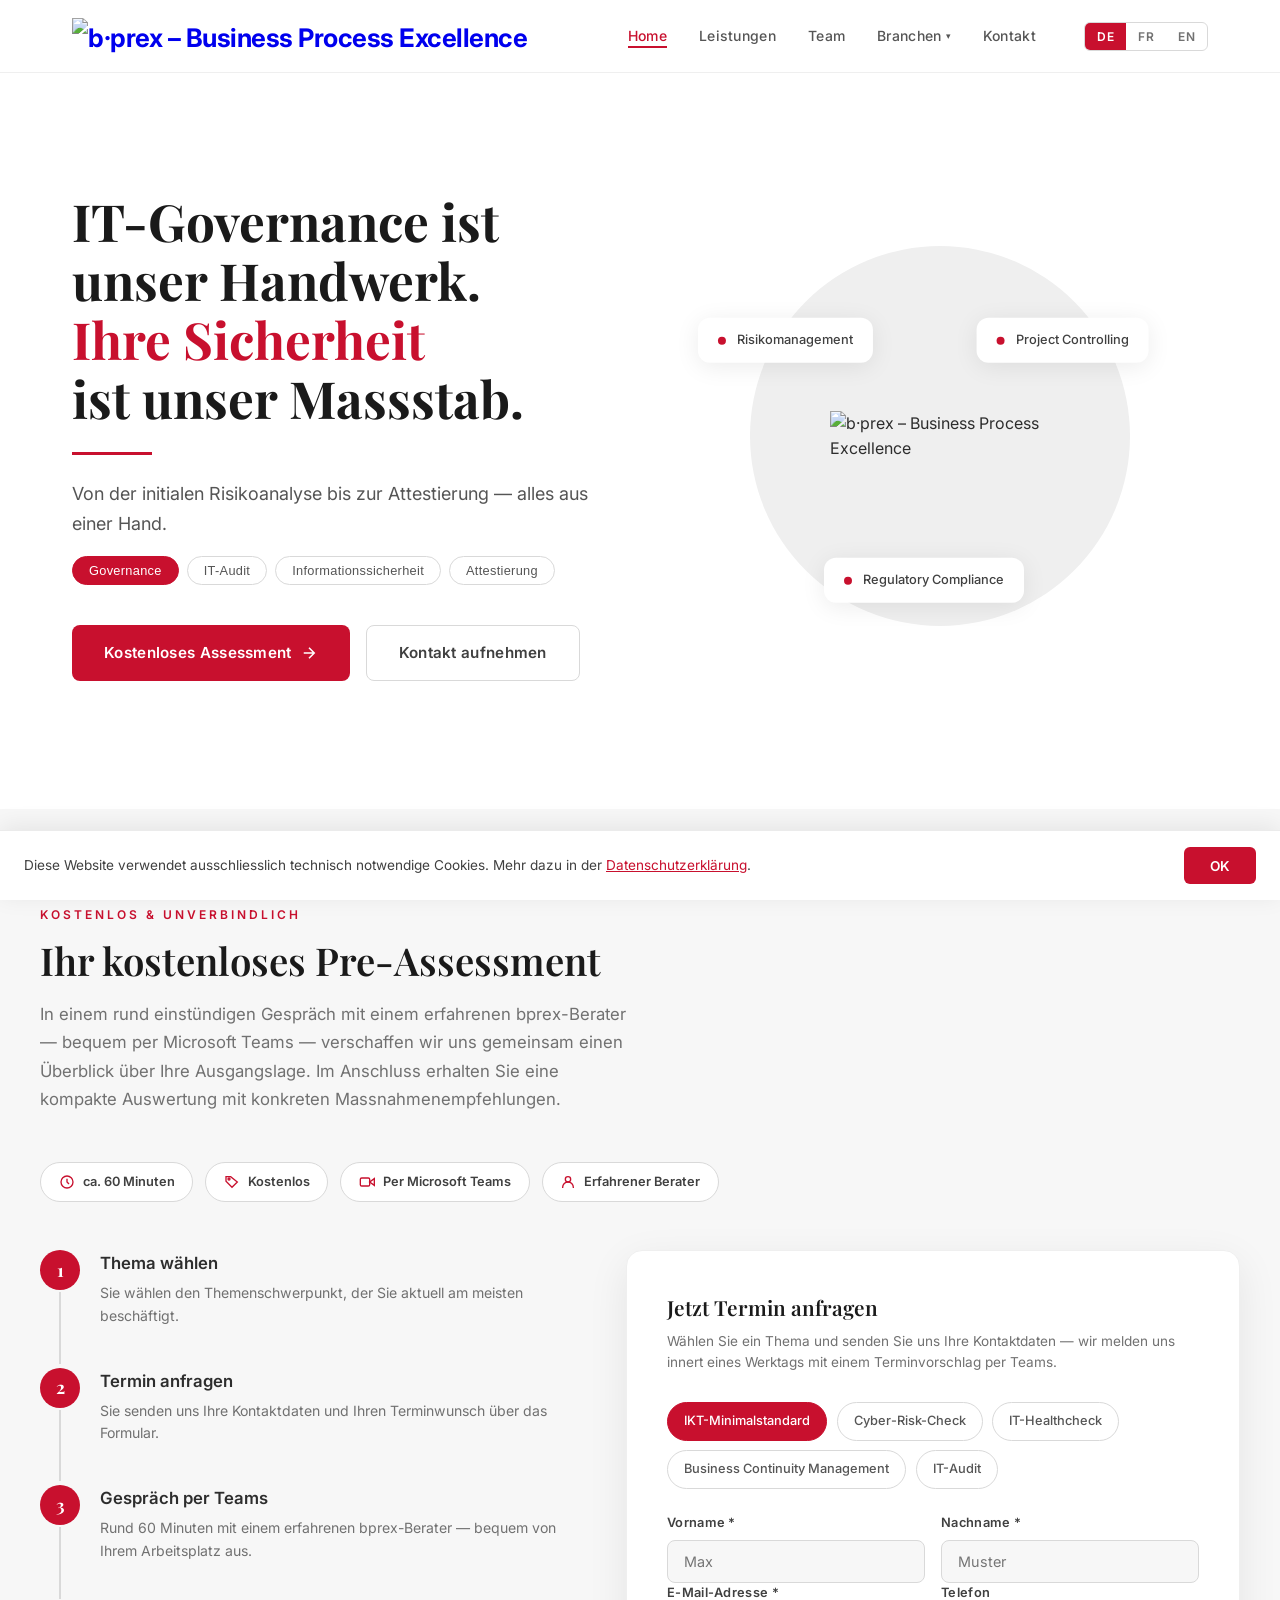
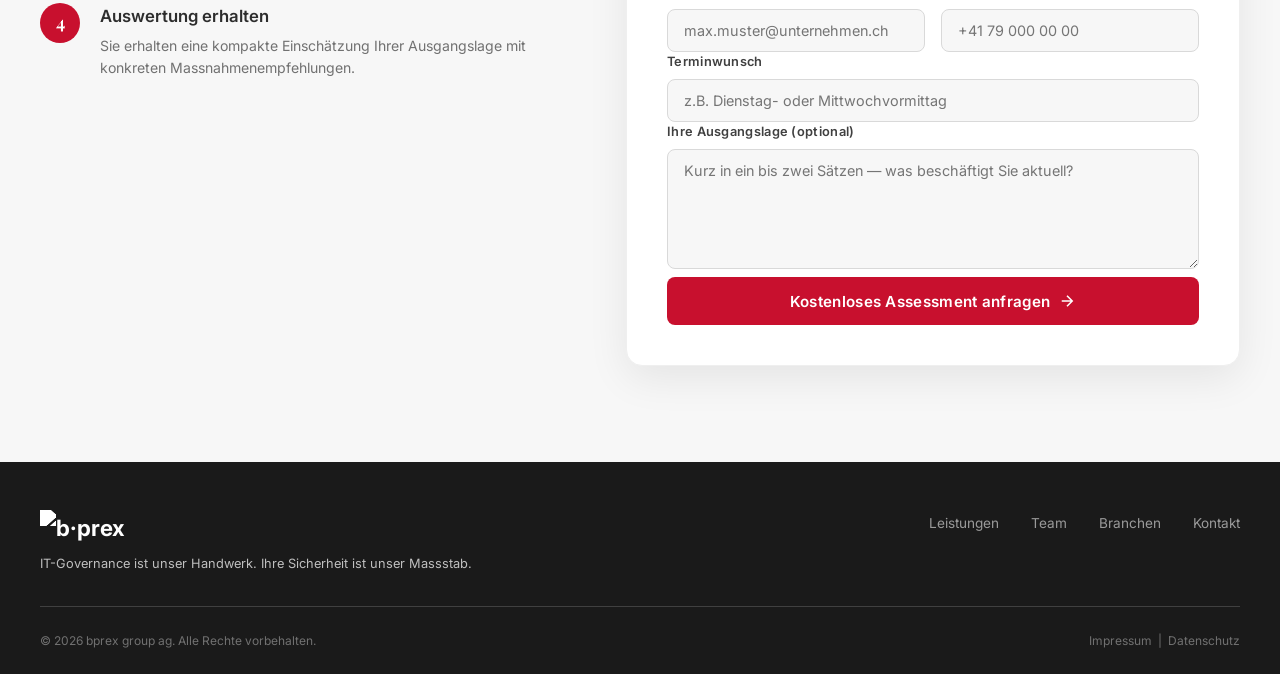
==== index.html @ 83e1e2cc "Initial commit: multi-page bprex website Splits the former single-page site into separate pages (Hom" ====
<!DOCTYPE html>
<html lang="de">
<head>
  <meta charset="UTF-8">
  <meta name="viewport" content="width=device-width, initial-scale=1.0">
  <meta name="description" content="bprex group ag — IT-Governance, Risikomanagement und Attestierungen. Von der Risikoanalyse bis zur ISO-Zertifizierung, alles aus einer Hand.">
  <title>b·prex group ag — IT-Governance ist unser Handwerk</title>
  <link rel="icon" href="favicon.ico" type="image/x-icon">
  <link rel="apple-touch-icon" href="apple-touch-icon.png">
  <link rel="canonical" href="https://bprex.ch/">
  <meta name="robots" content="index, follow">
  <!-- Open Graph -->
  <meta property="og:type" content="website">
  <meta property="og:title" content="b·prex group ag — IT-Governance ist unser Handwerk">
  <meta property="og:description" content="IT-Governance, Risikomanagement und Attestierungen. Von der Risikoanalyse bis zur ISO-Zertifizierung, alles aus einer Hand.">
  <meta property="og:url" content="https://bprex.ch/">
  <meta property="og:image" content="https://bprex.ch/LOGO.png">
  <meta property="og:locale" content="de_CH">
  <meta property="og:site_name" content="bprex group ag">
  <!-- Twitter Card -->
  <meta name="twitter:card" content="summary">
  <meta name="twitter:title" content="b·prex group ag — IT-Governance ist unser Handwerk">
  <meta name="twitter:description" content="IT-Governance, Risikomanagement und Attestierungen. Von der Risikoanalyse bis zur ISO-Zertifizierung, alles aus einer Hand.">
  <meta name="twitter:image" content="https://bprex.ch/LOGO.png">
  <!-- Structured Data -->
  <script type="application/ld+json">
  {
    "@context": "https://schema.org",
    "@type": "ProfessionalService",
    "name": "bprex group ag",
    "description": "IT-Governance, Risikomanagement und Attestierungen. Von der Risikoanalyse bis zur ISO-Zertifizierung, alles aus einer Hand.",
    "url": "https://bprex.ch",
    "email": "contact@bprex.ch",
    "telephone": "+41 44 444 11 04",
    "address": {
      "@type": "PostalAddress",
      "streetAddress": "General Wille-Strasse 228",
      "addressLocality": "Meilen",
      "postalCode": "8706",
      "addressCountry": "CH"
    },
    "areaServed": ["CH", "DE", "AT"],
    "knowsAbout": ["IT-Governance", "ISO 27001", "ISAE 3402", "IT-Audit", "Risikomanagement", "Compliance", "DORA", "NIS2"]
  }
  </script>
  <link rel="preconnect" href="https://fonts.googleapis.com">
  <link href="https://fonts.googleapis.com/css2?family=Inter:wght@300;400;500;600;700&family=Playfair+Display:wght@500;600;700&display=swap" rel="stylesheet">
  <link rel="stylesheet" href="style.css">
</head>
<body>

  <!-- ═══ NAVIGATION ═══ -->
  <nav id="navbar">
    <div class="nav-inner">
      <a href="index.html" class="nav-logo">
        <img src="LOGO.png" alt="b·prex – Business Process Excellence" style="height: 36px; width: auto;">
      </a>
      <ul class="nav-links" id="navLinks">
        <li><a href="index.html" class="active" data-de="Home" data-en="Home" data-fr="Accueil">Home</a></li>
        <li><a href="leistungen.html" data-de="Leistungen" data-en="Services" data-fr="Prestations">Leistungen</a></li>
        <li><a href="team.html" data-de="Team" data-en="Team" data-fr="Équipe">Team</a></li>
        <li class="nav-dropdown">
          <a href="branchen.html" class="nav-dropdown-toggle" data-de="Branchen" data-en="Industries" data-fr="Secteurs">
            <span>Branchen</span><span class="nav-dropdown-caret">▾</span>
          </a>
          <ul class="dropdown-menu">
            <li><a href="branchen-verwaltung.html" data-de="Öffentliche Verwaltung" data-en="Public Administration" data-fr="Administration publique">Öffentliche Verwaltung</a></li>
            <li><a href="branchen-gesundheitswesen.html" data-de="Gesundheitswesen" data-en="Healthcare" data-fr="Santé">Gesundheitswesen</a></li>
            <li><a href="branchen-energieversorger.html" data-de="Energieversorgung" data-en="Energy Providers" data-fr="Fournisseurs d'énergie">Energieversorgung</a></li>
          </ul>
        </li>
        <li><a href="kontakt.html" data-de="Kontakt" data-en="Contact" data-fr="Contact">Kontakt</a></li>
        <li>
          <div class="lang-switch">
            <button class="active" onclick="switchLang('de')">DE</button>
            <button onclick="switchLang('fr')">FR</button>
            <button onclick="switchLang('en')">EN</button>
          </div>
        </li>
      </ul>
      <button class="mobile-menu-btn" onclick="toggleMobileMenu()" aria-label="Menu">
        <span></span><span></span><span></span>
      </button>
    </div>
  </nav>

  <!-- ═══ HERO ═══ -->
  <section class="hero" id="hero">
    <div class="hero-inner">
      <div class="hero-content">
        <h1 class="hero-claim" data-de="IT-Governance ist<br>unser Handwerk.<br><span class='highlight'>Ihre Sicherheit</span><br>ist unser Massstab." data-en="IT governance is<br>our craft.<br><span class='highlight'>Your security</span><br>is our benchmark." data-fr="La gouvernance IT est<br>notre métier.<br><span class='highlight'>Votre sécurité</span><br>est notre référence.">
          IT-Governance ist<br>unser Handwerk.<br><span class="highlight">Ihre Sicherheit</span><br>ist unser Massstab.
        </h1>
        <div class="hero-line"></div>
        <p class="hero-subtitle" data-de="Von der initialen Risikoanalyse bis zur Attestierung — alles aus einer Hand." data-en="From initial risk assessment to attestation — everything from a single source." data-fr="De l'analyse initiale des risques à l'attestation — tout d'un seul tenant.">
          Von der initialen Risikoanalyse bis zur Attestierung — alles aus einer Hand.
        </p>
        <div class="hero-tags">
          <button class="hero-tag active" data-de="Governance" data-en="Governance" data-fr="Gouvernance" onclick="setHeroBubbles('governance')">Governance</button>
          <button class="hero-tag" data-de="IT-Audit" data-en="IT Audit" data-fr="Audit IT" onclick="setHeroBubbles('it-audit')">IT-Audit</button>
          <button class="hero-tag" data-de="Informationssicherheit" data-en="Information Security" data-fr="Sécurité de l'information" onclick="setHeroBubbles('isms')">Informationssicherheit</button>
          <button class="hero-tag" data-de="Attestierung" data-en="Attestation" data-fr="Attestation" onclick="setHeroBubbles('compliance')">Attestierung</button>
        </div>
        <div style="display:flex; flex-wrap:wrap; gap:1rem;">
          <a href="#assessment" class="btn-primary" data-de="Kostenloses Assessment" data-en="Free Assessment" data-fr="Évaluation gratuite">
            <span>Kostenloses Assessment</span>
            <svg viewBox="0 0 24 24" fill="none" stroke="currentColor" stroke-width="2"><path d="M5 12h14M12 5l7 7-7 7"/></svg>
          </a>
          <a href="kontakt.html" class="btn-secondary" data-de="Kontakt aufnehmen" data-en="Get in touch" data-fr="Nous contacter">
            <span>Kontakt aufnehmen</span>
          </a>
        </div>
      </div>
      <div class="hero-visual">
        <div class="hero-logo-circle">
          <img src="LOGO.png" alt="b·prex – Business Process Excellence" style="width: 220px; height: auto;">
          <div class="hero-float hero-float-1">
            <span class="float-icon"></span>
            <span data-de="Project Controlling" data-en="Project Controlling" data-fr="Project Controlling">Project Controlling</span>
          </div>
          <div class="hero-float hero-float-2">
            <span class="float-icon"></span>
            <span data-de="Regulatory Compliance" data-en="Regulatory Compliance" data-fr="Conformité réglementaire">Regulatory Compliance</span>
          </div>
          <div class="hero-float hero-float-3">
            <span class="float-icon"></span>
            <span data-de="Risikomanagement" data-en="Risk Management" data-fr="Gestion des risques">Risikomanagement</span>
          </div>
        </div>
      </div>
    </div>
  </section>

  <!-- ═══ KOSTENLOSES ASSESSMENT ═══ -->
  <section class="assessment" id="assessment">
    <div class="section-inner">
      <div class="reveal">
        <p class="section-label" data-de="Kostenlos &amp; unverbindlich" data-en="Free &amp; No Obligation" data-fr="Gratuit et sans engagement">Kostenlos & unverbindlich</p>
        <h2 class="section-title" data-de="Ihr kostenloses Pre-Assessment" data-en="Your free pre-assessment" data-fr="Votre pré-évaluation gratuite">Ihr kostenloses Pre-Assessment</h2>
        <p class="section-subtitle" data-de="In einem rund einstündigen Gespräch mit einem erfahrenen bprex-Berater — bequem per Microsoft Teams — verschaffen wir uns gemeinsam einen Überblick über Ihre Ausgangslage. Im Anschluss erhalten Sie eine kompakte Auswertung mit konkreten Massnahmenempfehlungen." data-en="In a roughly one-hour conversation with an experienced bprex consultant — conveniently via Microsoft Teams — we get an overview of your starting position together. Afterwards you receive a concise evaluation with concrete recommended measures." data-fr="Lors d'un entretien d'environ une heure avec un consultant bprex expérimenté — confortablement via Microsoft Teams — nous dressons ensemble un état des lieux de votre situation. Vous recevez ensuite une évaluation concise avec des recommandations concrètes.">
          In einem rund einstündigen Gespräch mit einem erfahrenen bprex-Berater — bequem per Microsoft Teams — verschaffen wir uns gemeinsam einen Überblick über Ihre Ausgangslage. Im Anschluss erhalten Sie eine kompakte Auswertung mit konkreten Massnahmenempfehlungen.
        </p>

        <div class="assessment-badges">
          <span class="assessment-badge">
            <svg viewBox="0 0 24 24" fill="none" stroke="currentColor" stroke-width="2"><circle cx="12" cy="12" r="9"/><path d="M12 7v5l3 3"/></svg>
            <span data-de="ca. 60 Minuten" data-en="approx. 60 minutes" data-fr="env. 60 minutes">ca. 60 Minuten</span>
          </span>
          <span class="assessment-badge">
            <svg viewBox="0 0 24 24" fill="none" stroke="currentColor" stroke-width="2"><path d="M20 12l-8 8-9-9V4h7l10 8z"/><circle cx="7.5" cy="7.5" r="1.5"/></svg>
            <span data-de="Kostenlos" data-en="Free of charge" data-fr="Gratuit">Kostenlos</span>
          </span>
          <span class="assessment-badge">
            <svg viewBox="0 0 24 24" fill="none" stroke="currentColor" stroke-width="2"><rect x="2" y="6" width="14" height="12" rx="2"/><path d="M23 7l-7 5 7 5V7z"/></svg>
            <span data-de="Per Microsoft Teams" data-en="Via Microsoft Teams" data-fr="Via Microsoft Teams">Per Microsoft Teams</span>
          </span>
          <span class="assessment-badge">
            <svg viewBox="0 0 24 24" fill="none" stroke="currentColor" stroke-width="2"><circle cx="12" cy="8" r="4"/><path d="M4 21v-1a8 8 0 0116 0v1"/></svg>
            <span data-de="Erfahrener Berater" data-en="Experienced consultant" data-fr="Consultant expérimenté">Erfahrener Berater</span>
          </span>
        </div>
      </div>

      <div class="assessment-grid">
        <div class="assessment-steps reveal">
          <div class="step-item">
            <div class="step-number">1</div>
            <div class="step-content">
              <h3 data-de="Thema wählen" data-en="Choose a topic" data-fr="Choisir un thème">Thema wählen</h3>
              <p data-de="Sie wählen den Themenschwerpunkt, der Sie aktuell am meisten beschäftigt." data-en="You choose the topic that currently matters most to you." data-fr="Vous choisissez le thème qui vous préoccupe le plus actuellement.">Sie wählen den Themenschwerpunkt, der Sie aktuell am meisten beschäftigt.</p>
            </div>
          </div>
          <div class="step-item">
            <div class="step-number">2</div>
            <div class="step-content">
              <h3 data-de="Termin anfragen" data-en="Request an appointment" data-fr="Demander un rendez-vous">Termin anfragen</h3>
              <p data-de="Sie senden uns Ihre Kontaktdaten und Ihren Terminwunsch über das Formular." data-en="You send us your contact details and preferred time via the form." data-fr="Vous nous envoyez vos coordonnées et votre créneau souhaité via le formulaire.">Sie senden uns Ihre Kontaktdaten und Ihren Terminwunsch über das Formular.</p>
            </div>
          </div>
          <div class="step-item">
            <div class="step-number">3</div>
            <div class="step-content">
              <h3 data-de="Gespräch per Teams" data-en="Conversation via Teams" data-fr="Entretien via Teams">Gespräch per Teams</h3>
              <p data-de="Rund 60 Minuten mit einem erfahrenen bprex-Berater — bequem von Ihrem Arbeitsplatz aus." data-en="Around 60 minutes with an experienced bprex consultant — conveniently from your desk." data-fr="Environ 60 minutes avec un consultant bprex expérimenté — confortablement depuis votre poste de travail.">Rund 60 Minuten mit einem erfahrenen bprex-Berater — bequem von Ihrem Arbeitsplatz aus.</p>
            </div>
          </div>
          <div class="step-item">
            <div class="step-number">4</div>
            <div class="step-content">
              <h3 data-de="Auswertung erhalten" data-en="Receive your evaluation" data-fr="Recevoir l'évaluation">Auswertung erhalten</h3>
              <p data-de="Sie erhalten eine kompakte Einschätzung Ihrer Ausgangslage mit konkreten Massnahmenempfehlungen." data-en="You receive a concise assessment of your starting position with concrete recommended measures." data-fr="Vous recevez une évaluation concise de votre situation avec des recommandations concrètes.">Sie erhalten eine kompakte Einschätzung Ihrer Ausgangslage mit konkreten Massnahmenempfehlungen.</p>
            </div>
          </div>
        </div>

        <div class="assessment-card reveal">
          <h3 class="assessment-card-title" data-de="Jetzt Termin anfragen" data-en="Request your appointment now" data-fr="Demandez votre rendez-vous">Jetzt Termin anfragen</h3>
          <p class="assessment-card-subtitle" data-de="Wählen Sie ein Thema und senden Sie uns Ihre Kontaktdaten — wir melden uns innert eines Werktags mit einem Terminvorschlag per Teams." data-en="Choose a topic and send us your contact details — we will get back to you within one business day with a Teams appointment proposal." data-fr="Choisissez un thème et envoyez-nous vos coordonnées — nous revenons vers vous sous un jour ouvrable avec une proposition de rendez-vous Teams.">
            Wählen Sie ein Thema und senden Sie uns Ihre Kontaktdaten — wir melden uns innert eines Werktags mit einem Terminvorschlag per Teams.
          </p>

          <form id="assessmentForm">
            <input type="hidden" name="betreff" value="Kostenloses Pre-Assessment – Terminanfrage">

            <div class="topic-select">
              <input type="radio" name="thema" id="thema-ikt" value="IKT-Minimalstandard" class="topic-radio" checked>
              <label for="thema-ikt" class="topic-pill" data-de="IKT-Minimalstandard" data-en="ICT Minimum Standard" data-fr="Normes minimale pour les TIC">IKT-Minimalstandard</label>

              <input type="radio" name="thema" id="thema-cyber" value="Cyber-Risk-Check" class="topic-radio">
              <label for="thema-cyber" class="topic-pill" data-de="Cyber-Risk-Check" data-en="Cyber Risk Check" data-fr="Cyber Risk Check">Cyber-Risk-Check</label>

              <input type="radio" name="thema" id="thema-healthcheck" value="IT-Healthcheck" class="topic-radio">
              <label for="thema-healthcheck" class="topic-pill" data-de="IT-Healthcheck" data-en="IT Health Check" data-fr="IT-Healthcheck">IT-Healthcheck</label>

              <input type="radio" name="thema" id="thema-bcm" value="Business Continuity Management" class="topic-radio">
              <label for="thema-bcm" class="topic-pill" data-de="Business Continuity Management" data-en="Business Continuity Management" data-fr="Gestion de la continuité des activités">Business Continuity Management</label>

              <input type="radio" name="thema" id="thema-audit" value="IT-Audit" class="topic-radio">
              <label for="thema-audit" class="topic-pill" data-de="IT-Audit" data-en="IT Audit" data-fr="Audit IT">IT-Audit</label>
            </div>

            <div class="form-row">
              <div class="form-group">
                <label for="assess-vorname" data-de="Vorname *" data-en="First name *" data-fr="Prénom *">Vorname *</label>
                <input type="text" name="vorname" id="assess-vorname" placeholder="Max" required>
              </div>
              <div class="form-group">
                <label for="assess-nachname" data-de="Nachname *" data-en="Last name *" data-fr="Nom *">Nachname *</label>
                <input type="text" name="nachname" id="assess-nachname" placeholder="Muster" required>
              </div>
            </div>
            <div class="form-row">
              <div class="form-group">
                <label for="assess-email" data-de="E-Mail-Adresse *" data-en="Email address *" data-fr="Adresse e-mail *">E-Mail-Adresse *</label>
                <input type="email" name="email" id="assess-email" placeholder="max.muster@unternehmen.ch" required>
              </div>
              <div class="form-group">
                <label for="assess-telefon" data-de="Telefon" data-en="Phone" data-fr="Téléphone">Telefon</label>
                <input type="tel" name="telefon" id="assess-telefon" placeholder="+41 79 000 00 00">
              </div>
            </div>
            <div class="form-group">
              <label for="assess-wunschtermin" data-de="Terminwunsch" data-en="Preferred time" data-fr="Créneau souhaité">Terminwunsch</label>
              <input type="text" name="wunschtermin" id="assess-wunschtermin" data-placeholder-de="z.B. Dienstag- oder Mittwochvormittag" data-placeholder-en="e.g. Tuesday or Wednesday morning" data-placeholder-fr="p.ex. mardi ou mercredi matin" placeholder="z.B. Dienstag- oder Mittwochvormittag">
            </div>
            <div class="form-group">
              <label for="assess-nachricht" data-de="Ihre Ausgangslage (optional)" data-en="Your starting position (optional)" data-fr="Votre situation (facultatif)">Ihre Ausgangslage (optional)</label>
              <textarea name="nachricht" id="assess-nachricht" data-placeholder-de="Kurz in ein bis zwei Sätzen — was beschäftigt Sie aktuell?" data-placeholder-en="Briefly in one or two sentences — what's currently on your mind?" data-placeholder-fr="Brièvement en une ou deux phrases — quelle est votre préoccupation actuelle ?" placeholder="Kurz in ein bis zwei Sätzen — was beschäftigt Sie aktuell?"></textarea>
            </div>
            <!-- Honeypot — hidden from real users -->
            <div style="position:absolute;left:-9999px;" aria-hidden="true">
              <input type="text" name="website" tabindex="-1" autocomplete="off">
            </div>
            <button type="submit" class="btn-primary" style="width:100%; justify-content:center; margin-top:0.5rem;" data-de="Kostenloses Assessment anfragen" data-en="Request free assessment" data-fr="Demander l'évaluation gratuite">
              <span>Kostenloses Assessment anfragen</span>
              <svg viewBox="0 0 24 24" fill="none" stroke="currentColor" stroke-width="2"><path d="M5 12h14M12 5l7 7-7 7"/></svg>
            </button>
            <div class="form-feedback"></div>
          </form>
        </div>
      </div>
    </div>
  </section>

  <!-- ═══ FOOTER ═══ -->
  <footer>
    <div class="footer-inner">
      <div class="footer-top">
        <div>
          <div class="footer-logo">
            <img src="LOGO.png" alt="b·prex" style="height: 32px; width: auto; filter: brightness(0) invert(1);">
          </div>
          <p class="footer-tagline" data-de="IT-Governance ist unser Handwerk. Ihre Sicherheit ist unser Massstab." data-en="IT governance is our craft. Your security is our benchmark." data-fr="La gouvernance IT est notre métier. Votre sécurité est notre référence.">IT-Governance ist unser Handwerk. Ihre Sicherheit ist unser Massstab.</p>
        </div>
        <ul class="footer-links">
          <li><a href="leistungen.html" data-de="Leistungen" data-en="Services" data-fr="Prestations">Leistungen</a></li>
          <li><a href="team.html" data-de="Team" data-en="Team" data-fr="Équipe">Team</a></li>
          <li><a href="branchen.html" data-de="Branchen" data-en="Industries" data-fr="Secteurs">Branchen</a></li>
          <li><a href="kontakt.html" data-de="Kontakt" data-en="Contact" data-fr="Contact">Kontakt</a></li>
        </ul>
      </div>
      <div class="footer-bottom">
        <span>&copy; 2026 bprex group ag. <span data-de="Alle Rechte vorbehalten." data-en="All rights reserved." data-fr="Tous droits réservés.">Alle Rechte vorbehalten.</span></span>
        <span>
          <a href="impressum.html" style="color:var(--grey-500);text-decoration:none;" data-de="Impressum" data-en="Legal Notice" data-fr="Mentions légales">Impressum</a> &nbsp;|&nbsp;
          <a href="datenschutz.html" style="color:var(--grey-500);text-decoration:none;" data-de="Datenschutz" data-en="Privacy Policy" data-fr="Protection des données">Datenschutz</a>
        </span>
      </div>
    </div>
  </footer>

  <!-- ═══ COOKIE BANNER ═══ -->
  <div id="cookieBanner" class="cookie-banner" hidden>
    <p data-de="Diese Website verwendet ausschliesslich technisch notwendige Cookies. Mehr dazu in der <a href='datenschutz.html'>Datenschutzerklärung</a>."
       data-en="This website only uses technically necessary cookies. Learn more in our <a href='datenschutz.html'>privacy policy</a>."
       data-fr="Ce site n'utilise que des cookies techniquement nécessaires. Plus d'informations dans notre <a href='datenschutz.html'>politique de confidentialité</a>.">
      Diese Website verwendet ausschliesslich technisch notwendige Cookies. Mehr dazu in der <a href="datenschutz.html">Datenschutzerklärung</a>.
    </p>
    <button type="button" id="cookieAccept">OK</button>
  </div>

  <script src="main.js"></script>
</body>
</html>
---- style.css ----
:root {
  --red: #C8102E;
  --red-dark: #A30D24;
  --red-light: #F5E0E4;
  --grey-900: #1A1A1A;
  --grey-800: #2D2D2D;
  --grey-700: #404040;
  --grey-600: #555555;
  --grey-500: #717171;
  --grey-400: #9A9A9A;
  --grey-300: #BFBFBF;
  --grey-200: #D9D9D9;
  --grey-100: #EFEFEF;
  --grey-50: #F7F7F7;
  --white: #FFFFFF;
  --font-heading: 'Playfair Display', Georgia, serif;
  --font-body: 'Inter', -apple-system, BlinkMacSystemFont, sans-serif;
}

* { margin: 0; padding: 0; box-sizing: border-box; }

html {
  scroll-behavior: smooth;
  font-size: 16px;
}

body {
  font-family: var(--font-body);
  color: var(--grey-800);
  background: var(--white);
  line-height: 1.6;
  -webkit-font-smoothing: antialiased;
}

/* ─── NAVIGATION ─── */
nav {
  position: fixed;
  top: 0;
  left: 0;
  right: 0;
  z-index: 1000;
  background: rgba(255,255,255,0.97);
  backdrop-filter: blur(12px);
  border-bottom: 1px solid var(--grey-100);
  transition: box-shadow 0.3s ease;
}

nav.scrolled {
  box-shadow: 0 2px 20px rgba(0,0,0,0.06);
}

.nav-inner {
  max-width: 1200px;
  margin: 0 auto;
  padding: 0 2rem;
  display: flex;
  align-items: center;
  justify-content: space-between;
  height: 72px;
}

.nav-logo {
  display: flex;
  align-items: baseline;
  gap: 2px;
  text-decoration: none;
  font-size: 1.6rem;
  font-weight: 700;
  letter-spacing: -0.5px;
}

.nav-logo .b { color: var(--red); }
.nav-logo .dot { color: var(--grey-400); font-size: 0.6em; margin: 0 1px; }
.nav-logo .prex { color: var(--grey-600); }

.nav-logo-subtitle {
  font-size: 0.55rem;
  color: var(--grey-400);
  letter-spacing: 2.5px;
  text-transform: uppercase;
  margin-left: 0.75rem;
  font-weight: 400;
}

.nav-links {
  display: flex;
  align-items: center;
  gap: 2rem;
  list-style: none;
}

.nav-links a {
  text-decoration: none;
  color: var(--grey-600);
  font-size: 0.875rem;
  font-weight: 500;
  letter-spacing: 0.3px;
  transition: color 0.2s;
  position: relative;
}

.nav-links a:hover { color: var(--red); }
.nav-links a.active { color: var(--red); }

.nav-links > li > a::after {
  content: '';
  position: absolute;
  bottom: -4px;
  left: 0;
  width: 0;
  height: 2px;
  background: var(--red);
  transition: width 0.3s ease;
}

.nav-links > li > a:hover::after,
.nav-links > li > a.active::after { width: 100%; }

/* Branchen dropdown */
.nav-dropdown { position: relative; }

.nav-dropdown-toggle {
  display: inline-flex;
  align-items: center;
  gap: 4px;
}

.nav-dropdown-toggle::after { display: none !important; }

.nav-dropdown-caret {
  font-size: 0.65em;
  transition: transform 0.2s;
}

.nav-dropdown:hover .nav-dropdown-caret,
.nav-dropdown:focus-within .nav-dropdown-caret {
  transform: rotate(180deg);
}

.dropdown-menu {
  position: absolute;
  top: 100%;
  left: -1rem;
  margin-top: 0.5rem;
  background: var(--white);
  border: 1px solid var(--grey-100);
  border-radius: 10px;
  box-shadow: 0 10px 30px rgba(0,0,0,0.08);
  min-width: 240px;
  padding: 0.5rem;
  list-style: none;
  opacity: 0;
  visibility: hidden;
  transform: translateY(8px);
  transition: all 0.2s ease;
}

.nav-dropdown:hover .dropdown-menu,
.nav-dropdown:focus-within .dropdown-menu {
  opacity: 1;
  visibility: visible;
  transform: translateY(0);
}

.dropdown-menu li a {
  display: block;
  padding: 0.65rem 0.9rem;
  border-radius: 6px;
  font-size: 0.85rem;
  color: var(--grey-700);
}

.dropdown-menu li a:hover { background: var(--grey-50); color: var(--red); }
.dropdown-menu li a::after { display: none; }

.lang-switch {
  display: flex;
  border: 1px solid var(--grey-200);
  border-radius: 6px;
  overflow: hidden;
  margin-left: 1rem;
}

.lang-switch button {
  padding: 6px 12px;
  border: none;
  background: transparent;
  font-size: 0.75rem;
  font-weight: 600;
  color: var(--grey-500);
  cursor: pointer;
  transition: all 0.2s;
  font-family: var(--font-body);
  letter-spacing: 0.5px;
}

.lang-switch button.active {
  background: var(--red);
  color: var(--white);
}

.mobile-menu-btn {
  display: none;
  background: none;
  border: none;
  cursor: pointer;
  padding: 8px;
}

.mobile-menu-btn span {
  display: block;
  width: 24px;
  height: 2px;
  background: var(--grey-700);
  margin: 5px 0;
  transition: all 0.3s;
}

/* ─── HERO ─── */
.hero {
  min-height: auto;
  padding: 12rem 0 8rem;
  display: flex;
  align-items: center;
  background: var(--white);
  position: relative;
  overflow: visible;
}

.hero-inner {
  max-width: 1200px;
  margin: 0 auto;
  padding: 0 2rem;
  display: grid;
  grid-template-columns: 1fr 1fr;
  gap: 4rem;
  align-items: center;
  width: 100%;
}

.hero-content { z-index: 2; }

.hero-claim {
  font-family: var(--font-heading);
  font-size: 3.2rem;
  font-weight: 700;
  line-height: 1.15;
  color: var(--grey-900);
  margin-bottom: 1.5rem;
}

.hero-claim .highlight {
  color: var(--red);
}

.hero-subtitle {
  font-size: 1.125rem;
  color: var(--grey-600);
  margin-bottom: 1rem;
  font-weight: 400;
  line-height: 1.7;
}

.hero-line {
  width: 80px;
  height: 3px;
  background: var(--red);
  margin-bottom: 1.5rem;
}

.hero-tags {
  display: flex;
  flex-wrap: wrap;
  gap: 0.5rem;
  margin-bottom: 2.5rem;
}

.hero-tag {
  padding: 0.4rem 1rem;
  border: 1px solid var(--grey-200);
  border-radius: 100px;
  font-size: 0.8rem;
  color: var(--grey-600);
  font-weight: 500;
  letter-spacing: 0.3px;
  background: transparent;
  cursor: pointer;
  transition: all 0.25s;
}

.hero-tag:hover {
  border-color: var(--grey-400);
  color: var(--grey-700);
}

.hero-tag.active {
  background: var(--red);
  color: var(--white);
  border-color: var(--red);
}

.btn-primary {
  display: inline-flex;
  align-items: center;
  gap: 0.5rem;
  padding: 0.9rem 2rem;
  background: var(--red);
  color: var(--white);
  border: none;
  border-radius: 8px;
  font-size: 0.95rem;
  font-weight: 600;
  cursor: pointer;
  text-decoration: none;
  transition: all 0.25s;
  font-family: var(--font-body);
  letter-spacing: 0.3px;
}

.btn-primary:hover {
  background: var(--red-dark);
  transform: translateY(-1px);
  box-shadow: 0 6px 20px rgba(200,16,46,0.25);
}

.btn-primary svg,
.btn-secondary svg {
  width: 18px;
  height: 18px;
  transition: transform 0.2s;
  flex-shrink: 0;
}

.btn-primary:hover svg,
.btn-secondary:hover svg { transform: translateX(3px); }

.btn-secondary {
  display: inline-flex;
  align-items: center;
  gap: 0.5rem;
  padding: 0.9rem 2rem;
  background: transparent;
  color: var(--grey-700);
  border: 1px solid var(--grey-200);
  border-radius: 8px;
  font-size: 0.95rem;
  font-weight: 600;
  cursor: pointer;
  text-decoration: none;
  transition: all 0.25s;
  font-family: var(--font-body);
  letter-spacing: 0.3px;
}

.btn-secondary:hover {
  border-color: var(--red);
  color: var(--red);
}

.hero-visual {
  display: flex;
  justify-content: center;
  align-items: center;
  position: relative;
}

.hero-logo-circle {
  width: 380px;
  height: 380px;
  border-radius: 50%;
  background: var(--grey-100);
  display: flex;
  flex-direction: column;
  justify-content: center;
  align-items: center;
  position: relative;
}

.hero-logo-circle .logo-large {
  font-size: 4.5rem;
  font-weight: 700;
  letter-spacing: -1px;
}

.hero-logo-circle .logo-large .b { color: var(--red); }
.hero-logo-circle .logo-large .dot { color: var(--grey-400); font-size: 0.5em; }
.hero-logo-circle .logo-large .prex { color: var(--grey-600); }

.hero-logo-circle .logo-sub {
  font-size: 0.85rem;
  color: var(--grey-500);
  letter-spacing: 3px;
  text-transform: uppercase;
  margin-top: 0.5rem;
  font-weight: 400;
}

.hero-logo-circle .logo-sub-line {
  font-size: 0.75rem;
  color: var(--grey-400);
  letter-spacing: 2px;
  text-transform: uppercase;
  font-weight: 300;
}

/* Decorative floating elements — orbit around logo circle */
.hero-float {
  position: absolute;
  top: 50%;
  left: 50%;
  margin-top: -1rem;
  margin-left: -1rem;
  border-radius: 12px;
  padding: 0.75rem 1.25rem;
  background: var(--white);
  box-shadow: 0 4px 24px rgba(0,0,0,0.08);
  font-size: 0.8rem;
  font-weight: 500;
  color: var(--grey-700);
  transition: transform 0.6s cubic-bezier(.4,0,.2,1);
  white-space: nowrap;
}

.hero-float .float-icon {
  display: inline-block;
  width: 8px;
  height: 8px;
  border-radius: 50%;
  background: var(--red);
  margin-right: 8px;
  vertical-align: middle;
}

/* ─── PAGE HERO (Unterseiten) ─── */
.page-hero {
  padding: 10rem 2rem 4rem;
  background: var(--grey-50);
  border-bottom: 1px solid var(--grey-100);
}

.page-hero-inner {
  max-width: 1200px;
  margin: 0 auto;
}

.breadcrumb {
  font-size: 0.8rem;
  color: var(--grey-500);
  margin-bottom: 1.25rem;
}

.breadcrumb a { color: var(--grey-500); text-decoration: none; }
.breadcrumb a:hover { color: var(--red); }

.page-title {
  font-family: var(--font-heading);
  font-size: 2.6rem;
  font-weight: 600;
  color: var(--grey-900);
  margin-bottom: 1.25rem;
  line-height: 1.2;
}

.page-subtitle {
  font-size: 1.05rem;
  color: var(--grey-600);
  max-width: 720px;
  line-height: 1.7;
}

/* ─── SECTION SHARED ─── */
section { padding: 6rem 2rem; }

.section-inner {
  max-width: 1200px;
  margin: 0 auto;
}

.section-label {
  font-size: 0.75rem;
  text-transform: uppercase;
  letter-spacing: 3px;
  color: var(--red);
  font-weight: 600;
  margin-bottom: 0.75rem;
}

.section-title {
  font-family: var(--font-heading);
  font-size: 2.4rem;
  font-weight: 600;
  color: var(--grey-900);
  margin-bottom: 1rem;
  line-height: 1.25;
}

.section-subtitle {
  font-size: 1.05rem;
  color: var(--grey-500);
  max-width: 600px;
  line-height: 1.7;
  margin-bottom: 3rem;
}

/* ─── FREE ASSESSMENT (Home) ─── */
.assessment { background: var(--grey-50); }

.assessment-badges {
  display: flex;
  flex-wrap: wrap;
  gap: 0.75rem;
  margin: 1.75rem 0 3rem;
}

.assessment-badge {
  display: inline-flex;
  align-items: center;
  gap: 0.5rem;
  padding: 0.55rem 1.1rem;
  background: var(--white);
  border: 1px solid var(--grey-200);
  border-radius: 100px;
  font-size: 0.8rem;
  font-weight: 600;
  color: var(--grey-700);
}

.assessment-badge svg { width: 16px; height: 16px; color: var(--red); flex-shrink: 0; }

.assessment-grid {
  display: grid;
  grid-template-columns: 1fr 1fr;
  gap: 3.5rem;
  align-items: start;
}

.assessment-steps {
  display: flex;
  flex-direction: column;
}

.step-item {
  display: flex;
  gap: 1.25rem;
  position: relative;
  padding-bottom: 2.5rem;
}

.step-item:last-child { padding-bottom: 0; }

.step-item::before {
  content: '';
  position: absolute;
  left: 19px;
  top: 42px;
  bottom: 4px;
  width: 2px;
  background: var(--grey-200);
}

.step-item:last-child::before { display: none; }

.step-number {
  width: 40px;
  height: 40px;
  border-radius: 50%;
  background: var(--red);
  color: var(--white);
  display: flex;
  align-items: center;
  justify-content: center;
  font-weight: 700;
  font-family: var(--font-heading);
  font-size: 1.1rem;
  flex-shrink: 0;
  position: relative;
  z-index: 1;
}

.step-content h3 {
  font-size: 1.05rem;
  font-weight: 600;
  color: var(--grey-800);
  margin-bottom: 0.35rem;
}

.step-content p {
  font-size: 0.88rem;
  color: var(--grey-500);
  line-height: 1.6;
}

.assessment-card {
  background: var(--white);
  border-radius: 16px;
  box-shadow: 0 12px 40px rgba(0,0,0,0.08);
  padding: 2.5rem;
  border: 1px solid var(--grey-100);
}

.assessment-card-title {
  font-family: var(--font-heading);
  font-size: 1.3rem;
  font-weight: 600;
  color: var(--grey-900);
  margin-bottom: 0.4rem;
}

.assessment-card-subtitle {
  font-size: 0.85rem;
  color: var(--grey-500);
  line-height: 1.6;
  margin-bottom: 1.75rem;
}

.topic-select {
  display: flex;
  flex-wrap: wrap;
  gap: 0.6rem;
  margin-bottom: 1.5rem;
}

.topic-radio {
  position: absolute;
  width: 1px;
  height: 1px;
  opacity: 0;
  pointer-events: none;
}

.topic-pill {
  display: inline-block;
  padding: 0.5rem 1rem;
  border: 1px solid var(--grey-200);
  border-radius: 100px;
  font-size: 0.8rem;
  font-weight: 500;
  color: var(--grey-600);
  cursor: pointer;
  transition: all 0.2s;
  user-select: none;
}

.topic-pill:hover { border-color: var(--grey-400); color: var(--grey-700); }

.topic-radio:checked + .topic-pill {
  background: var(--red);
  color: var(--white);
  border-color: var(--red);
}

.topic-radio:focus-visible + .topic-pill {
  outline: 2px solid var(--red);
  outline-offset: 2px;
}

.form-feedback { display: none; margin-top: 1rem; padding: 1rem; border-radius: 8px; font-size: 0.95rem; }

/* ─── SERVICES ROADMAP ─── */
.services {
  background: var(--grey-50);
}

.portfolio-wrap {
  margin-bottom: 3rem;
  overflow-x: auto;
  border-radius: 12px;
  box-shadow: 0 8px 30px rgba(0,0,0,0.06);
}

.portfolio-wrap img {
  display: block;
  width: 100%;
  min-width: 900px;
  height: auto;
}

/* Fundament bar */
.fundament-bar {
  background: var(--red);
  color: var(--white);
  padding: 1rem 2rem;
  border-radius: 8px;
  display: flex;
  justify-content: space-between;
  flex-wrap: wrap;
  gap: 0.5rem;
  margin-bottom: 3rem;
}

.fundament-bar span {
  font-size: 0.8rem;
  font-weight: 500;
  letter-spacing: 0.3px;
  display: flex;
  align-items: center;
  gap: 0.5rem;
}

.fundament-bar span::before {
  content: '';
  width: 6px;
  height: 6px;
  border-radius: 50%;
  background: rgba(255,255,255,0.5);
  flex-shrink: 0;
}

/* Accordion */
.accordion { }

.accordion-item {
  border: 1px solid var(--grey-200);
  border-radius: 10px;
  margin-bottom: 0.75rem;
  background: var(--white);
  overflow: hidden;
  transition: box-shadow 0.3s;
}

.accordion-item:hover {
  box-shadow: 0 2px 12px rgba(0,0,0,0.04);
}

.accordion-header {
  display: flex;
  align-items: center;
  justify-content: space-between;
  padding: 1.25rem 1.5rem;
  cursor: pointer;
  user-select: none;
  transition: background 0.2s;
}

.accordion-header:hover { background: var(--grey-50); }

.accordion-header-left {
  display: flex;
  align-items: center;
  gap: 1rem;
}

.accordion-icon {
  width: 40px;
  height: 40px;
  border-radius: 8px;
  background: var(--red-light);
  color: var(--red);
  display: flex;
  align-items: center;
  justify-content: center;
  font-size: 1.1rem;
  flex-shrink: 0;
}

.accordion-title {
  font-weight: 600;
  font-size: 1rem;
  color: var(--grey-800);
}

.accordion-toggle {
  width: 28px;
  height: 28px;
  border-radius: 50%;
  background: var(--grey-100);
  display: flex;
  align-items: center;
  justify-content: center;
  transition: all 0.3s;
  flex-shrink: 0;
}

.accordion-toggle svg {
  width: 14px;
  height: 14px;
  color: var(--grey-500);
  transition: transform 0.3s;
}

.accordion-item.open .accordion-toggle {
  background: var(--red);
}

.accordion-item.open .accordion-toggle svg {
  color: var(--white);
  transform: rotate(180deg);
}

.accordion-body {
  max-height: 0;
  overflow: hidden;
  transition: max-height 0.4s ease;
}

.accordion-body-inner {
  padding: 0 1.5rem 1.5rem;
  padding-left: 4.5rem;
}

.accordion-body-inner p {
  font-size: 0.9rem;
  color: var(--grey-600);
  margin-bottom: 1rem;
  line-height: 1.7;
}

.service-chips {
  display: flex;
  flex-wrap: wrap;
  gap: 0.5rem;
}

.service-chip {
  padding: 0.35rem 0.85rem;
  background: var(--grey-50);
  border: 1px solid var(--grey-200);
  border-radius: 6px;
  font-size: 0.8rem;
  color: var(--grey-700);
  font-weight: 500;
}

/* ─── TEAM ─── */
.team { background: var(--white); }

.team-grid {
  display: grid;
  grid-template-columns: repeat(3, 1fr);
  gap: 2rem;
  margin-bottom: 3rem;
}

.team-card {
  text-align: center;
  padding: 2rem 1.5rem;
  border-radius: 12px;
  border: 1px solid var(--grey-100);
  transition: all 0.3s;
  background: var(--white);
}

.team-card:hover {
  border-color: var(--grey-200);
  box-shadow: 0 8px 30px rgba(0,0,0,0.06);
  transform: translateY(-4px);
}

.team-photo {
  width: 120px;
  height: 120px;
  border-radius: 50%;
  background: var(--grey-100);
  margin: 0 auto 1.25rem;
  display: flex;
  align-items: center;
  justify-content: center;
  overflow: hidden;
  border: 3px solid var(--grey-100);
}

.team-photo svg {
  width: 50px;
  height: 50px;
  color: var(--grey-300);
}

.team-name {
  font-family: var(--font-heading);
  font-size: 1.15rem;
  font-weight: 600;
  color: var(--grey-900);
  margin-bottom: 0.3rem;
}

.team-role {
  font-size: 0.8rem;
  color: var(--red);
  font-weight: 600;
  text-transform: uppercase;
  letter-spacing: 1.5px;
  margin-bottom: 1rem;
}

.team-desc {
  font-size: 0.8rem;
  color: var(--grey-500);
  line-height: 1.6;
}

.team-desc strong {
  display: block;
  color: var(--grey-700);
  font-weight: 600;
  margin-bottom: 0.2rem;
  font-size: 0.82rem;
}

.experts-note {
  display: flex;
  align-items: center;
  gap: 1rem;
  padding: 1.5rem 2rem;
  background: var(--grey-50);
  border-radius: 10px;
  border-left: 4px solid var(--red);
}

.experts-note-icon {
  width: 44px;
  height: 44px;
  border-radius: 50%;
  background: var(--red);
  display: flex;
  align-items: center;
  justify-content: center;
  flex-shrink: 0;
}

.experts-note-icon svg {
  width: 22px;
  height: 22px;
  color: var(--white);
}

.experts-note p {
  font-size: 0.9rem;
  color: var(--grey-600);
  line-height: 1.6;
}

/* ─── BRANCHEN ─── */
.branchen { background: var(--grey-50); }

.branchen-grid {
  display: grid;
  grid-template-columns: repeat(auto-fit, minmax(200px, 1fr));
  gap: 1.5rem;
}

.branche-card {
  text-align: center;
  padding: 2.5rem 1.5rem;
  background: var(--white);
  border-radius: 12px;
  border: 1px solid var(--grey-100);
  transition: all 0.3s;
  text-decoration: none;
  display: block;
}

.branche-card:hover {
  border-color: var(--red);
  box-shadow: 0 8px 24px rgba(200,16,46,0.08);
  transform: translateY(-3px);
}

.branche-card.is-static { cursor: default; }

.branche-icon {
  width: 56px;
  height: 56px;
  border-radius: 12px;
  background: var(--red-light);
  color: var(--red);
  display: flex;
  align-items: center;
  justify-content: center;
  margin: 0 auto 1.25rem;
}

.branche-icon svg {
  width: 26px;
  height: 26px;
}

.branche-name {
  font-weight: 600;
  font-size: 0.95rem;
  color: var(--grey-800);
  margin-bottom: 0.5rem;
}

.branche-desc {
  font-size: 0.8rem;
  color: var(--grey-500);
  line-height: 1.5;
}

.branche-more {
  display: inline-block;
  margin-top: 0.85rem;
  font-size: 0.78rem;
  font-weight: 600;
  color: var(--red);
  letter-spacing: 0.3px;
}

/* ─── BRANCHEN-DETAIL ─── */
.challenge-list {
  list-style: none;
  display: grid;
  gap: 1rem;
  margin-bottom: 1rem;
}

.challenge-item {
  display: flex;
  gap: 1rem;
  align-items: flex-start;
  padding: 1.25rem 1.5rem;
  background: var(--grey-50);
  border-radius: 10px;
  border-left: 4px solid var(--red);
}

.challenge-item svg {
  width: 20px;
  height: 20px;
  color: var(--red);
  flex-shrink: 0;
  margin-top: 2px;
}

.challenge-item p {
  font-size: 0.92rem;
  color: var(--grey-700);
  line-height: 1.6;
}

.branche-cta {
  margin-top: 3rem;
  padding: 2.5rem;
  background: var(--red);
  border-radius: 12px;
  text-align: center;
}

.branche-cta h3 {
  font-family: var(--font-heading);
  color: var(--white);
  font-size: 1.5rem;
  margin-bottom: 0.75rem;
}

.branche-cta p {
  color: rgba(255,255,255,0.85);
  font-size: 0.95rem;
  margin-bottom: 1.5rem;
}

.branche-cta .btn-primary {
  background: var(--white);
  color: var(--red);
}

.branche-cta .btn-primary:hover {
  background: var(--grey-100);
  box-shadow: none;
}

/* ─── REFERENZEN TICKER ─── */
.referenzen-block {
  margin-top: 4rem;
  text-align: center;
}

.ticker-wrap {
  position: relative;
  overflow: hidden;
  margin-top: 2rem;
}

.ticker-wrap::before,
.ticker-wrap::after {
  content: '';
  position: absolute;
  top: 0;
  bottom: 0;
  width: 80px;
  z-index: 2;
  pointer-events: none;
}

.ticker-wrap::before {
  left: 0;
  background: linear-gradient(to right, var(--grey-50), transparent);
}

.ticker-wrap::after {
  right: 0;
  background: linear-gradient(to left, var(--grey-50), transparent);
}

.ticker-track {
  display: flex;
  align-items: center;
  gap: 3rem;
  animation: ticker-scroll 30s linear infinite;
  width: max-content;
}

.ticker-track:hover {
  animation-play-state: paused;
}

.ticker-item {
  flex-shrink: 0;
  display: flex;
  align-items: center;
  justify-content: center;
  width: 180px;
  height: 60px;
  padding: 0 1.5rem;
  cursor: default;
}

.ticker-item img {
  height: 36px;
  max-width: 140px;
  width: auto;
  object-fit: contain;
  transition: all 0.3s;
}

@keyframes ticker-scroll {
  0% { transform: translateX(0); }
  100% { transform: translateX(-50%); }
}

/* ─── LEGAL PAGES ─── */
.legal-content h2 {
  font-family: var(--font-heading);
  font-size: 1.4rem;
  font-weight: 600;
  color: var(--grey-900);
  margin: 2.5rem 0 1rem;
}

.legal-content h2:first-child { margin-top: 0; }

.legal-content p {
  font-size: 0.95rem;
  color: var(--grey-600);
  line-height: 1.75;
  margin-bottom: 1rem;
  max-width: 760px;
}

.legal-content ul {
  margin: 0 0 1rem 1.25rem;
  color: var(--grey-600);
  font-size: 0.95rem;
  line-height: 1.75;
}

.legal-content a { color: var(--red); }

/* ─── KONTAKT ─── */
.kontakt { background: var(--white); }

.kontakt-grid {
  display: grid;
  grid-template-columns: 1fr 1fr;
  gap: 4rem;
}

.kontakt-info h3 {
  font-family: var(--font-heading);
  font-size: 1.5rem;
  color: var(--grey-900);
  margin-bottom: 1.5rem;
}

.kontakt-detail {
  display: flex;
  align-items: flex-start;
  gap: 1rem;
  margin-bottom: 1.5rem;
}

.kontakt-detail-icon {
  width: 40px;
  height: 40px;
  border-radius: 8px;
  background: var(--red-light);
  color: var(--red);
  display: flex;
  align-items: center;
  justify-content: center;
  flex-shrink: 0;
}

.kontakt-detail-icon svg {
  width: 18px;
  height: 18px;
}

.kontakt-detail-text {
  font-size: 0.9rem;
  color: var(--grey-600);
  line-height: 1.6;
}

.kontakt-detail-text strong {
  display: block;
  color: var(--grey-800);
  font-weight: 600;
  margin-bottom: 0.2rem;
}

.kontakt-form {
  display: flex;
  flex-direction: column;
  gap: 1rem;
}

.form-row {
  display: grid;
  grid-template-columns: 1fr 1fr;
  gap: 1rem;
}

.form-group { display: flex; flex-direction: column; gap: 0.4rem; }

.form-group label {
  font-size: 0.8rem;
  font-weight: 600;
  color: var(--grey-700);
  letter-spacing: 0.3px;
}

.form-group input,
.form-group textarea,
.form-group select {
  padding: 0.75rem 1rem;
  border: 1px solid var(--grey-200);
  border-radius: 8px;
  font-size: 0.9rem;
  font-family: var(--font-body);
  color: var(--grey-800);
  background: var(--grey-50);
  transition: border-color 0.2s, box-shadow 0.2s;
  outline: none;
}

.form-group input:focus,
.form-group textarea:focus,
.form-group select:focus {
  border-color: var(--red);
  box-shadow: 0 0 0 3px rgba(200,16,46,0.1);
  background: var(--white);
}

.form-group textarea {
  resize: vertical;
  min-height: 120px;
}

/* ─── FOOTER ─── */
footer {
  background: var(--grey-900);
  color: var(--grey-400);
  padding: 3rem 2rem 1.5rem;
}

.footer-inner {
  max-width: 1200px;
  margin: 0 auto;
}

.footer-top {
  display: flex;
  justify-content: space-between;
  align-items: flex-start;
  padding-bottom: 2rem;
  border-bottom: 1px solid var(--grey-700);
  margin-bottom: 1.5rem;
}

.footer-logo {
  font-size: 1.4rem;
  font-weight: 700;
}

.footer-logo .b { color: var(--red); }
.footer-logo .dot { color: var(--grey-500); font-size: 0.6em; }
.footer-logo .prex { color: var(--grey-300); }

.footer-tagline {
  font-size: 0.8rem;
  color: var(--grey-300);
  margin-top: 0.5rem;
}

.footer-links {
  display: flex;
  gap: 2rem;
  list-style: none;
  flex-wrap: wrap;
}

.footer-links a {
  color: var(--grey-400);
  text-decoration: none;
  font-size: 0.85rem;
  transition: color 0.2s;
}

.footer-links a:hover { color: var(--white); }

.footer-bottom {
  display: flex;
  justify-content: space-between;
  align-items: center;
  font-size: 0.75rem;
  color: var(--grey-500);
}

/* ─── RESPONSIVE ─── */
@media (max-width: 1024px) {
  .hero-inner { grid-template-columns: 1fr; gap: 3rem; }
  .hero-visual { order: -1; }
  .hero-logo-circle { width: 260px; height: 260px; }
  .hero-logo-circle .logo-large { font-size: 3rem; }
  .hero-claim { font-size: 2.5rem; }
  .team-grid { grid-template-columns: repeat(2, 1fr); }
  .branchen-grid { grid-template-columns: repeat(3, 1fr); }
  .assessment-grid { grid-template-columns: 1fr; gap: 2.5rem; }
  .kontakt-grid { grid-template-columns: 1fr; gap: 3rem; }
}

@media (max-width: 768px) {
  .nav-links { display: none; }
  .mobile-menu-btn { display: block; }

  .nav-links.mobile-open {
    display: flex;
    flex-direction: column;
    align-items: flex-start;
    position: absolute;
    top: 72px;
    left: 0;
    right: 0;
    background: var(--white);
    padding: 1.5rem 2rem;
    border-bottom: 1px solid var(--grey-100);
    box-shadow: 0 4px 20px rgba(0,0,0,0.08);
    max-height: calc(100vh - 72px);
    overflow-y: auto;
  }

  .nav-links.mobile-open > li { width: 100%; }

  .dropdown-menu {
    position: static;
    opacity: 1;
    visibility: visible;
    transform: none;
    box-shadow: none;
    border: none;
    background: transparent;
    padding-left: 1rem;
    margin-top: 0.5rem;
  }

  .hero { min-height: auto; padding: 8rem 0 4rem; }
  .hero-claim { font-size: 2rem; }
  .page-hero { padding: 8rem 2rem 3rem; }
  .page-title { font-size: 2rem; }
  .section-title { font-size: 1.8rem; }
  .team-grid { grid-template-columns: 1fr 1fr; gap: 1rem; }
  .branchen-grid { grid-template-columns: 1fr 1fr; }
  .assessment-card { padding: 1.75rem; }
  .form-row { grid-template-columns: 1fr; }
  .fundament-bar { flex-direction: column; }
  .footer-top { flex-direction: column; gap: 1.5rem; }
  .footer-bottom { flex-direction: column; gap: 0.5rem; text-align: center; }
}

@media (max-width: 480px) {
  .hero-claim { font-size: 1.7rem; }
  .hero-logo-circle { width: 200px; height: 200px; }
  .hero-logo-circle .logo-large { font-size: 2.2rem; }
  .hero-float { font-size: 0.65rem; padding: 0.5rem 0.75rem; }
  .hero-float .float-icon { width: 6px; height: 6px; margin-right: 5px; }
  .team-grid { grid-template-columns: 1fr; }
  .branchen-grid { grid-template-columns: 1fr; }
}

/* ─── SCROLL REVEAL ─── */
.reveal {
  opacity: 0;
  transform: translateY(30px);
  transition: all 0.7s ease;
}

.reveal.visible {
  opacity: 1;
  transform: translateY(0);
}

/* ─── COOKIE BANNER ─── */
.cookie-banner {
  position: fixed;
  left: 0; right: 0; bottom: 0;
  z-index: 1100;
  background: #fff;
  border-top: 1px solid rgba(0,0,0,0.08);
  box-shadow: 0 -4px 24px rgba(0,0,0,0.08);
  padding: 1rem 1.5rem;
  display: flex;
  align-items: center;
  justify-content: space-between;
  gap: 1.5rem;
  flex-wrap: wrap;
  font-size: 0.85rem;
  color: #404040;
}
.cookie-banner p { margin: 0; flex: 1 1 320px; line-height: 1.5; }
.cookie-banner a { color: var(--red); text-decoration: underline; }
.cookie-banner button {
  background: var(--red);
  color: #fff;
  border: none;
  padding: 0.65rem 1.6rem;
  border-radius: 6px;
  font-weight: 600;
  font-size: 0.85rem;
  letter-spacing: 0.3px;
  cursor: pointer;
  transition: background 0.2s;
  font-family: inherit;
}
.cookie-banner button:hover { background: var(--red-dark); }
.cookie-banner[hidden] { display: none; }
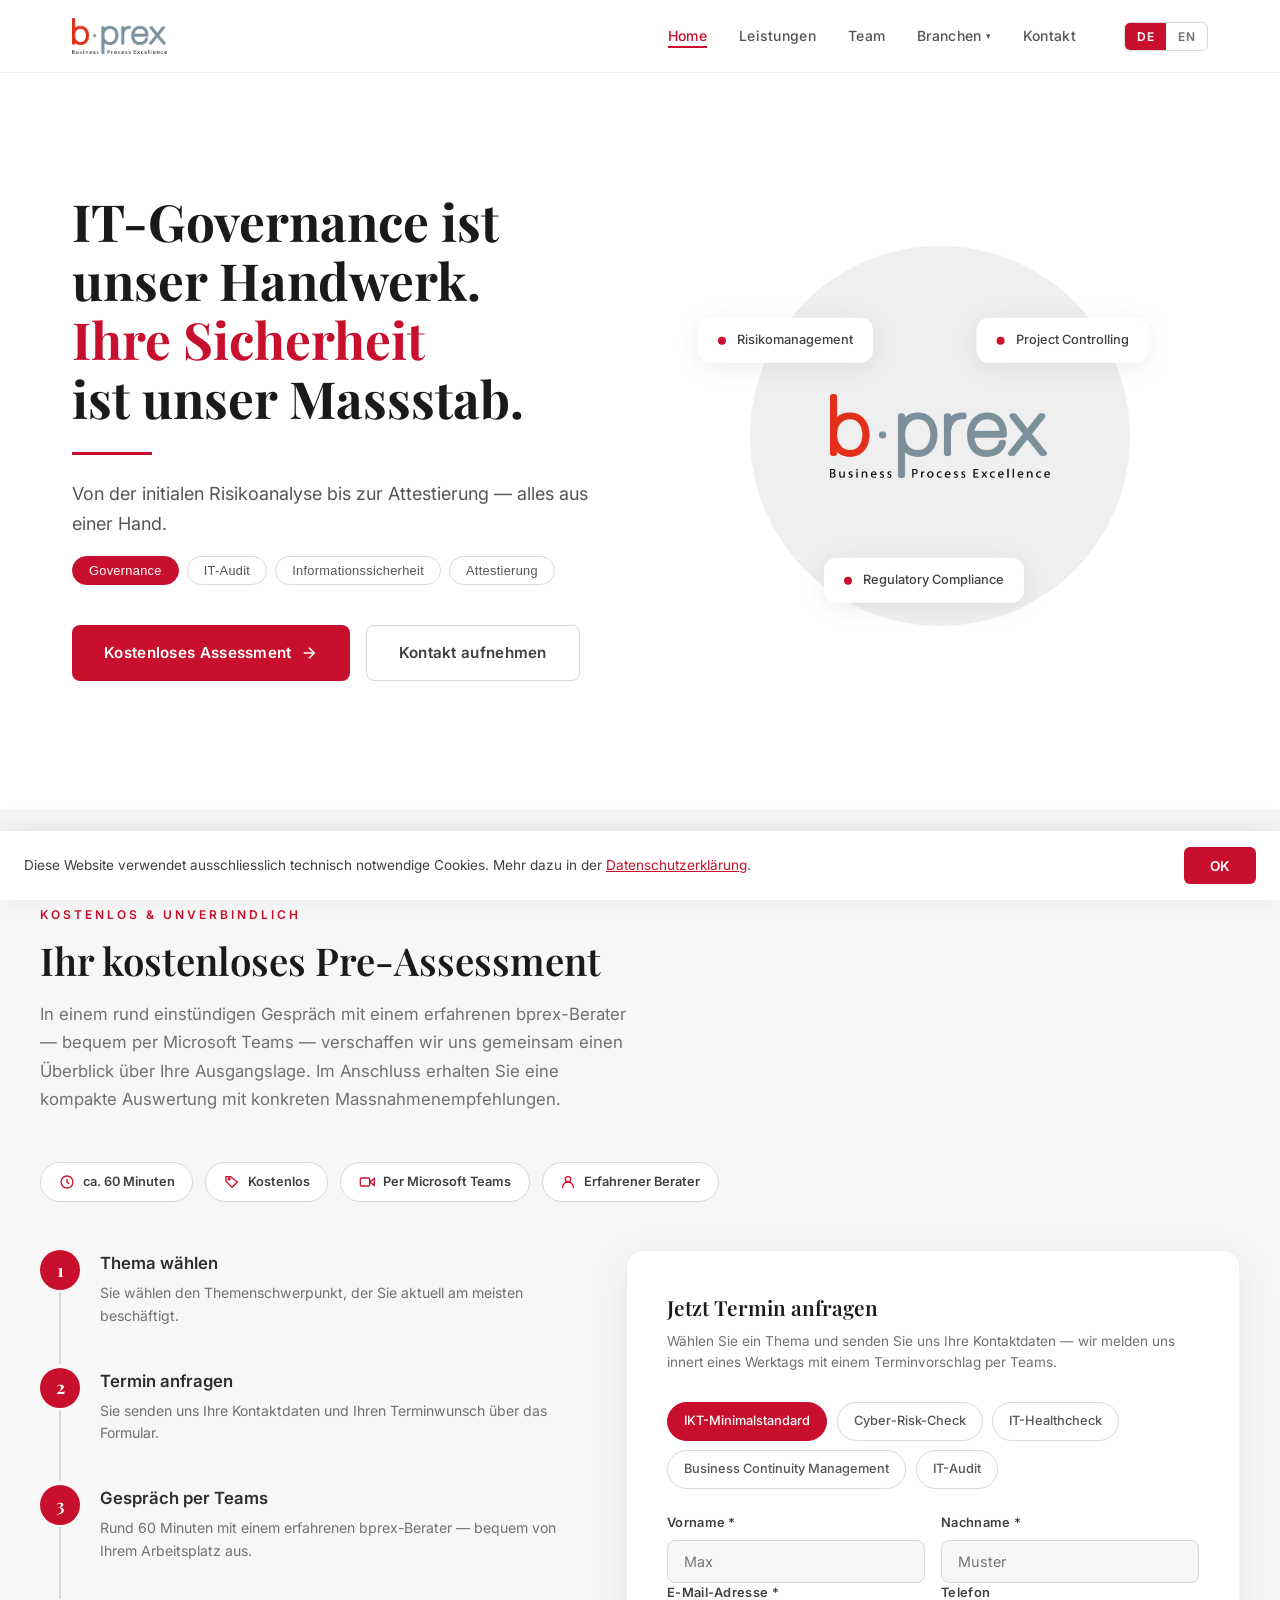
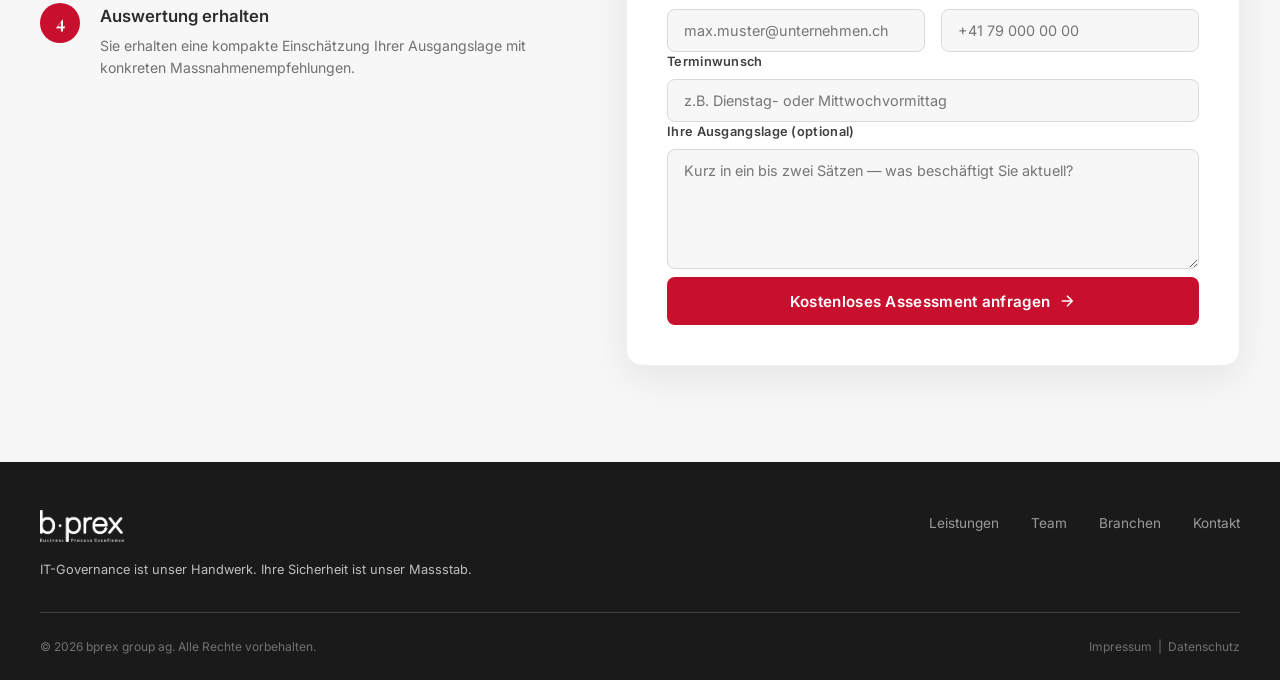
==== commit a0ae7c35: "Remove French language support Drops the FR nav button, all data-fr/data-placeholder-fr attributes, " ====
--- a/index.html
+++ b/index.html
@@ -56,24 +56,23 @@
         <img src="LOGO.png" alt="b·prex – Business Process Excellence" style="height: 36px; width: auto;">
       </a>
       <ul class="nav-links" id="navLinks">
-        <li><a href="index.html" class="active" data-de="Home" data-en="Home" data-fr="Accueil">Home</a></li>
-        <li><a href="leistungen.html" data-de="Leistungen" data-en="Services" data-fr="Prestations">Leistungen</a></li>
-        <li><a href="team.html" data-de="Team" data-en="Team" data-fr="Équipe">Team</a></li>
+        <li><a href="index.html" class="active" data-de="Home" data-en="Home">Home</a></li>
+        <li><a href="leistungen.html" data-de="Leistungen" data-en="Services">Leistungen</a></li>
+        <li><a href="team.html" data-de="Team" data-en="Team">Team</a></li>
         <li class="nav-dropdown">
-          <a href="branchen.html" class="nav-dropdown-toggle" data-de="Branchen" data-en="Industries" data-fr="Secteurs">
+          <a href="branchen.html" class="nav-dropdown-toggle" data-de="Branchen" data-en="Industries">
             <span>Branchen</span><span class="nav-dropdown-caret">▾</span>
           </a>
           <ul class="dropdown-menu">
-            <li><a href="branchen-verwaltung.html" data-de="Öffentliche Verwaltung" data-en="Public Administration" data-fr="Administration publique">Öffentliche Verwaltung</a></li>
-            <li><a href="branchen-gesundheitswesen.html" data-de="Gesundheitswesen" data-en="Healthcare" data-fr="Santé">Gesundheitswesen</a></li>
-            <li><a href="branchen-energieversorger.html" data-de="Energieversorgung" data-en="Energy Providers" data-fr="Fournisseurs d'énergie">Energieversorgung</a></li>
+            <li><a href="branchen-verwaltung.html" data-de="Öffentliche Verwaltung" data-en="Public Administration">Öffentliche Verwaltung</a></li>
+            <li><a href="branchen-gesundheitswesen.html" data-de="Gesundheitswesen" data-en="Healthcare">Gesundheitswesen</a></li>
+            <li><a href="branchen-energieversorger.html" data-de="Energieversorgung" data-en="Energy Providers">Energieversorgung</a></li>
           </ul>
         </li>
-        <li><a href="kontakt.html" data-de="Kontakt" data-en="Contact" data-fr="Contact">Kontakt</a></li>
+        <li><a href="kontakt.html" data-de="Kontakt" data-en="Contact">Kontakt</a></li>
         <li>
           <div class="lang-switch">
             <button class="active" onclick="switchLang('de')">DE</button>
-            <button onclick="switchLang('fr')">FR</button>
             <button onclick="switchLang('en')">EN</button>
           </div>
         </li>
@@ -88,25 +87,25 @@
   <section class="hero" id="hero">
     <div class="hero-inner">
       <div class="hero-content">
-        <h1 class="hero-claim" data-de="IT-Governance ist<br>unser Handwerk.<br><span class='highlight'>Ihre Sicherheit</span><br>ist unser Massstab." data-en="IT governance is<br>our craft.<br><span class='highlight'>Your security</span><br>is our benchmark." data-fr="La gouvernance IT est<br>notre métier.<br><span class='highlight'>Votre sécurité</span><br>est notre référence.">
+        <h1 class="hero-claim" data-de="IT-Governance ist<br>unser Handwerk.<br><span class='highlight'>Ihre Sicherheit</span><br>ist unser Massstab." data-en="IT governance is<br>our craft.<br><span class='highlight'>Your security</span><br>is our benchmark.">
           IT-Governance ist<br>unser Handwerk.<br><span class="highlight">Ihre Sicherheit</span><br>ist unser Massstab.
         </h1>
         <div class="hero-line"></div>
-        <p class="hero-subtitle" data-de="Von der initialen Risikoanalyse bis zur Attestierung — alles aus einer Hand." data-en="From initial risk assessment to attestation — everything from a single source." data-fr="De l'analyse initiale des risques à l'attestation — tout d'un seul tenant.">
+        <p class="hero-subtitle" data-de="Von der initialen Risikoanalyse bis zur Attestierung — alles aus einer Hand." data-en="From initial risk assessment to attestation — everything from a single source.">
           Von der initialen Risikoanalyse bis zur Attestierung — alles aus einer Hand.
         </p>
         <div class="hero-tags">
-          <button class="hero-tag active" data-de="Governance" data-en="Governance" data-fr="Gouvernance" onclick="setHeroBubbles('governance')">Governance</button>
-          <button class="hero-tag" data-de="IT-Audit" data-en="IT Audit" data-fr="Audit IT" onclick="setHeroBubbles('it-audit')">IT-Audit</button>
-          <button class="hero-tag" data-de="Informationssicherheit" data-en="Information Security" data-fr="Sécurité de l'information" onclick="setHeroBubbles('isms')">Informationssicherheit</button>
-          <button class="hero-tag" data-de="Attestierung" data-en="Attestation" data-fr="Attestation" onclick="setHeroBubbles('compliance')">Attestierung</button>
+          <button class="hero-tag active" data-de="Governance" data-en="Governance" onclick="setHeroBubbles('governance')">Governance</button>
+          <button class="hero-tag" data-de="IT-Audit" data-en="IT Audit" onclick="setHeroBubbles('it-audit')">IT-Audit</button>
+          <button class="hero-tag" data-de="Informationssicherheit" data-en="Information Security" onclick="setHeroBubbles('isms')">Informationssicherheit</button>
+          <button class="hero-tag" data-de="Attestierung" data-en="Attestation" onclick="setHeroBubbles('compliance')">Attestierung</button>
         </div>
         <div style="display:flex; flex-wrap:wrap; gap:1rem;">
-          <a href="#assessment" class="btn-primary" data-de="Kostenloses Assessment" data-en="Free Assessment" data-fr="Évaluation gratuite">
+          <a href="#assessment" class="btn-primary" data-de="Kostenloses Assessment" data-en="Free Assessment">
             <span>Kostenloses Assessment</span>
             <svg viewBox="0 0 24 24" fill="none" stroke="currentColor" stroke-width="2"><path d="M5 12h14M12 5l7 7-7 7"/></svg>
           </a>
-          <a href="kontakt.html" class="btn-secondary" data-de="Kontakt aufnehmen" data-en="Get in touch" data-fr="Nous contacter">
+          <a href="kontakt.html" class="btn-secondary" data-de="Kontakt aufnehmen" data-en="Get in touch">
             <span>Kontakt aufnehmen</span>
           </a>
         </div>
@@ -116,15 +115,15 @@
           <img src="LOGO.png" alt="b·prex – Business Process Excellence" style="width: 220px; height: auto;">
           <div class="hero-float hero-float-1">
             <span class="float-icon"></span>
-            <span data-de="Project Controlling" data-en="Project Controlling" data-fr="Project Controlling">Project Controlling</span>
+            <span data-de="Project Controlling" data-en="Project Controlling">Project Controlling</span>
           </div>
           <div class="hero-float hero-float-2">
             <span class="float-icon"></span>
-            <span data-de="Regulatory Compliance" data-en="Regulatory Compliance" data-fr="Conformité réglementaire">Regulatory Compliance</span>
+            <span data-de="Regulatory Compliance" data-en="Regulatory Compliance">Regulatory Compliance</span>
           </div>
           <div class="hero-float hero-float-3">
             <span class="float-icon"></span>
-            <span data-de="Risikomanagement" data-en="Risk Management" data-fr="Gestion des risques">Risikomanagement</span>
+            <span data-de="Risikomanagement" data-en="Risk Management">Risikomanagement</span>
           </div>
         </div>
       </div>
@@ -135,28 +134,28 @@
   <section class="assessment" id="assessment">
     <div class="section-inner">
       <div class="reveal">
-        <p class="section-label" data-de="Kostenlos &amp; unverbindlich" data-en="Free &amp; No Obligation" data-fr="Gratuit et sans engagement">Kostenlos & unverbindlich</p>
-        <h2 class="section-title" data-de="Ihr kostenloses Pre-Assessment" data-en="Your free pre-assessment" data-fr="Votre pré-évaluation gratuite">Ihr kostenloses Pre-Assessment</h2>
-        <p class="section-subtitle" data-de="In einem rund einstündigen Gespräch mit einem erfahrenen bprex-Berater — bequem per Microsoft Teams — verschaffen wir uns gemeinsam einen Überblick über Ihre Ausgangslage. Im Anschluss erhalten Sie eine kompakte Auswertung mit konkreten Massnahmenempfehlungen." data-en="In a roughly one-hour conversation with an experienced bprex consultant — conveniently via Microsoft Teams — we get an overview of your starting position together. Afterwards you receive a concise evaluation with concrete recommended measures." data-fr="Lors d'un entretien d'environ une heure avec un consultant bprex expérimenté — confortablement via Microsoft Teams — nous dressons ensemble un état des lieux de votre situation. Vous recevez ensuite une évaluation concise avec des recommandations concrètes.">
+        <p class="section-label" data-de="Kostenlos &amp; unverbindlich" data-en="Free &amp; No Obligation">Kostenlos & unverbindlich</p>
+        <h2 class="section-title" data-de="Ihr kostenloses Pre-Assessment" data-en="Your free pre-assessment">Ihr kostenloses Pre-Assessment</h2>
+        <p class="section-subtitle" data-de="In einem rund einstündigen Gespräch mit einem erfahrenen bprex-Berater — bequem per Microsoft Teams — verschaffen wir uns gemeinsam einen Überblick über Ihre Ausgangslage. Im Anschluss erhalten Sie eine kompakte Auswertung mit konkreten Massnahmenempfehlungen." data-en="In a roughly one-hour conversation with an experienced bprex consultant — conveniently via Microsoft Teams — we get an overview of your starting position together. Afterwards you receive a concise evaluation with concrete recommended measures.">
           In einem rund einstündigen Gespräch mit einem erfahrenen bprex-Berater — bequem per Microsoft Teams — verschaffen wir uns gemeinsam einen Überblick über Ihre Ausgangslage. Im Anschluss erhalten Sie eine kompakte Auswertung mit konkreten Massnahmenempfehlungen.
         </p>
 
         <div class="assessment-badges">
           <span class="assessment-badge">
             <svg viewBox="0 0 24 24" fill="none" stroke="currentColor" stroke-width="2"><circle cx="12" cy="12" r="9"/><path d="M12 7v5l3 3"/></svg>
-            <span data-de="ca. 60 Minuten" data-en="approx. 60 minutes" data-fr="env. 60 minutes">ca. 60 Minuten</span>
+            <span data-de="ca. 60 Minuten" data-en="approx. 60 minutes">ca. 60 Minuten</span>
           </span>
           <span class="assessment-badge">
             <svg viewBox="0 0 24 24" fill="none" stroke="currentColor" stroke-width="2"><path d="M20 12l-8 8-9-9V4h7l10 8z"/><circle cx="7.5" cy="7.5" r="1.5"/></svg>
-            <span data-de="Kostenlos" data-en="Free of charge" data-fr="Gratuit">Kostenlos</span>
+            <span data-de="Kostenlos" data-en="Free of charge">Kostenlos</span>
           </span>
           <span class="assessment-badge">
             <svg viewBox="0 0 24 24" fill="none" stroke="currentColor" stroke-width="2"><rect x="2" y="6" width="14" height="12" rx="2"/><path d="M23 7l-7 5 7 5V7z"/></svg>
-            <span data-de="Per Microsoft Teams" data-en="Via Microsoft Teams" data-fr="Via Microsoft Teams">Per Microsoft Teams</span>
+            <span data-de="Per Microsoft Teams" data-en="Via Microsoft Teams">Per Microsoft Teams</span>
           </span>
           <span class="assessment-badge">
             <svg viewBox="0 0 24 24" fill="none" stroke="currentColor" stroke-width="2"><circle cx="12" cy="8" r="4"/><path d="M4 21v-1a8 8 0 0116 0v1"/></svg>
-            <span data-de="Erfahrener Berater" data-en="Experienced consultant" data-fr="Consultant expérimenté">Erfahrener Berater</span>
+            <span data-de="Erfahrener Berater" data-en="Experienced consultant">Erfahrener Berater</span>
           </span>
         </div>
       </div>
@@ -166,36 +165,36 @@
           <div class="step-item">
             <div class="step-number">1</div>
             <div class="step-content">
-              <h3 data-de="Thema wählen" data-en="Choose a topic" data-fr="Choisir un thème">Thema wählen</h3>
-              <p data-de="Sie wählen den Themenschwerpunkt, der Sie aktuell am meisten beschäftigt." data-en="You choose the topic that currently matters most to you." data-fr="Vous choisissez le thème qui vous préoccupe le plus actuellement.">Sie wählen den Themenschwerpunkt, der Sie aktuell am meisten beschäftigt.</p>
+              <h3 data-de="Thema wählen" data-en="Choose a topic">Thema wählen</h3>
+              <p data-de="Sie wählen den Themenschwerpunkt, der Sie aktuell am meisten beschäftigt." data-en="You choose the topic that currently matters most to you.">Sie wählen den Themenschwerpunkt, der Sie aktuell am meisten beschäftigt.</p>
             </div>
           </div>
           <div class="step-item">
             <div class="step-number">2</div>
             <div class="step-content">
-              <h3 data-de="Termin anfragen" data-en="Request an appointment" data-fr="Demander un rendez-vous">Termin anfragen</h3>
-              <p data-de="Sie senden uns Ihre Kontaktdaten und Ihren Terminwunsch über das Formular." data-en="You send us your contact details and preferred time via the form." data-fr="Vous nous envoyez vos coordonnées et votre créneau souhaité via le formulaire.">Sie senden uns Ihre Kontaktdaten und Ihren Terminwunsch über das Formular.</p>
+              <h3 data-de="Termin anfragen" data-en="Request an appointment">Termin anfragen</h3>
+              <p data-de="Sie senden uns Ihre Kontaktdaten und Ihren Terminwunsch über das Formular." data-en="You send us your contact details and preferred time via the form.">Sie senden uns Ihre Kontaktdaten und Ihren Terminwunsch über das Formular.</p>
             </div>
           </div>
           <div class="step-item">
             <div class="step-number">3</div>
             <div class="step-content">
-              <h3 data-de="Gespräch per Teams" data-en="Conversation via Teams" data-fr="Entretien via Teams">Gespräch per Teams</h3>
-              <p data-de="Rund 60 Minuten mit einem erfahrenen bprex-Berater — bequem von Ihrem Arbeitsplatz aus." data-en="Around 60 minutes with an experienced bprex consultant — conveniently from your desk." data-fr="Environ 60 minutes avec un consultant bprex expérimenté — confortablement depuis votre poste de travail.">Rund 60 Minuten mit einem erfahrenen bprex-Berater — bequem von Ihrem Arbeitsplatz aus.</p>
+              <h3 data-de="Gespräch per Teams" data-en="Conversation via Teams">Gespräch per Teams</h3>
+              <p data-de="Rund 60 Minuten mit einem erfahrenen bprex-Berater — bequem von Ihrem Arbeitsplatz aus." data-en="Around 60 minutes with an experienced bprex consultant — conveniently from your desk.">Rund 60 Minuten mit einem erfahrenen bprex-Berater — bequem von Ihrem Arbeitsplatz aus.</p>
             </div>
           </div>
           <div class="step-item">
             <div class="step-number">4</div>
             <div class="step-content">
-              <h3 data-de="Auswertung erhalten" data-en="Receive your evaluation" data-fr="Recevoir l'évaluation">Auswertung erhalten</h3>
-              <p data-de="Sie erhalten eine kompakte Einschätzung Ihrer Ausgangslage mit konkreten Massnahmenempfehlungen." data-en="You receive a concise assessment of your starting position with concrete recommended measures." data-fr="Vous recevez une évaluation concise de votre situation avec des recommandations concrètes.">Sie erhalten eine kompakte Einschätzung Ihrer Ausgangslage mit konkreten Massnahmenempfehlungen.</p>
+              <h3 data-de="Auswertung erhalten" data-en="Receive your evaluation">Auswertung erhalten</h3>
+              <p data-de="Sie erhalten eine kompakte Einschätzung Ihrer Ausgangslage mit konkreten Massnahmenempfehlungen." data-en="You receive a concise assessment of your starting position with concrete recommended measures.">Sie erhalten eine kompakte Einschätzung Ihrer Ausgangslage mit konkreten Massnahmenempfehlungen.</p>
             </div>
           </div>
         </div>
 
         <div class="assessment-card reveal">
-          <h3 class="assessment-card-title" data-de="Jetzt Termin anfragen" data-en="Request your appointment now" data-fr="Demandez votre rendez-vous">Jetzt Termin anfragen</h3>
-          <p class="assessment-card-subtitle" data-de="Wählen Sie ein Thema und senden Sie uns Ihre Kontaktdaten — wir melden uns innert eines Werktags mit einem Terminvorschlag per Teams." data-en="Choose a topic and send us your contact details — we will get back to you within one business day with a Teams appointment proposal." data-fr="Choisissez un thème et envoyez-nous vos coordonnées — nous revenons vers vous sous un jour ouvrable avec une proposition de rendez-vous Teams.">
+          <h3 class="assessment-card-title" data-de="Jetzt Termin anfragen" data-en="Request your appointment now">Jetzt Termin anfragen</h3>
+          <p class="assessment-card-subtitle" data-de="Wählen Sie ein Thema und senden Sie uns Ihre Kontaktdaten — wir melden uns innert eines Werktags mit einem Terminvorschlag per Teams." data-en="Choose a topic and send us your contact details — we will get back to you within one business day with a Teams appointment proposal.">
             Wählen Sie ein Thema und senden Sie uns Ihre Kontaktdaten — wir melden uns innert eines Werktags mit einem Terminvorschlag per Teams.
           </p>
 
@@ -204,54 +203,54 @@
 
             <div class="topic-select">
               <input type="radio" name="thema" id="thema-ikt" value="IKT-Minimalstandard" class="topic-radio" checked>
-              <label for="thema-ikt" class="topic-pill" data-de="IKT-Minimalstandard" data-en="ICT Minimum Standard" data-fr="Normes minimale pour les TIC">IKT-Minimalstandard</label>
+              <label for="thema-ikt" class="topic-pill" data-de="IKT-Minimalstandard" data-en="ICT Minimum Standard">IKT-Minimalstandard</label>
 
               <input type="radio" name="thema" id="thema-cyber" value="Cyber-Risk-Check" class="topic-radio">
-              <label for="thema-cyber" class="topic-pill" data-de="Cyber-Risk-Check" data-en="Cyber Risk Check" data-fr="Cyber Risk Check">Cyber-Risk-Check</label>
+              <label for="thema-cyber" class="topic-pill" data-de="Cyber-Risk-Check" data-en="Cyber Risk Check">Cyber-Risk-Check</label>
 
               <input type="radio" name="thema" id="thema-healthcheck" value="IT-Healthcheck" class="topic-radio">
-              <label for="thema-healthcheck" class="topic-pill" data-de="IT-Healthcheck" data-en="IT Health Check" data-fr="IT-Healthcheck">IT-Healthcheck</label>
+              <label for="thema-healthcheck" class="topic-pill" data-de="IT-Healthcheck" data-en="IT Health Check">IT-Healthcheck</label>
 
               <input type="radio" name="thema" id="thema-bcm" value="Business Continuity Management" class="topic-radio">
-              <label for="thema-bcm" class="topic-pill" data-de="Business Continuity Management" data-en="Business Continuity Management" data-fr="Gestion de la continuité des activités">Business Continuity Management</label>
+              <label for="thema-bcm" class="topic-pill" data-de="Business Continuity Management" data-en="Business Continuity Management">Business Continuity Management</label>
 
               <input type="radio" name="thema" id="thema-audit" value="IT-Audit" class="topic-radio">
-              <label for="thema-audit" class="topic-pill" data-de="IT-Audit" data-en="IT Audit" data-fr="Audit IT">IT-Audit</label>
+              <label for="thema-audit" class="topic-pill" data-de="IT-Audit" data-en="IT Audit">IT-Audit</label>
             </div>
 
             <div class="form-row">
               <div class="form-group">
-                <label for="assess-vorname" data-de="Vorname *" data-en="First name *" data-fr="Prénom *">Vorname *</label>
+                <label for="assess-vorname" data-de="Vorname *" data-en="First name *">Vorname *</label>
                 <input type="text" name="vorname" id="assess-vorname" placeholder="Max" required>
               </div>
               <div class="form-group">
-                <label for="assess-nachname" data-de="Nachname *" data-en="Last name *" data-fr="Nom *">Nachname *</label>
+                <label for="assess-nachname" data-de="Nachname *" data-en="Last name *">Nachname *</label>
                 <input type="text" name="nachname" id="assess-nachname" placeholder="Muster" required>
               </div>
             </div>
             <div class="form-row">
               <div class="form-group">
-                <label for="assess-email" data-de="E-Mail-Adresse *" data-en="Email address *" data-fr="Adresse e-mail *">E-Mail-Adresse *</label>
+                <label for="assess-email" data-de="E-Mail-Adresse *" data-en="Email address *">E-Mail-Adresse *</label>
                 <input type="email" name="email" id="assess-email" placeholder="max.muster@unternehmen.ch" required>
               </div>
               <div class="form-group">
-                <label for="assess-telefon" data-de="Telefon" data-en="Phone" data-fr="Téléphone">Telefon</label>
+                <label for="assess-telefon" data-de="Telefon" data-en="Phone">Telefon</label>
                 <input type="tel" name="telefon" id="assess-telefon" placeholder="+41 79 000 00 00">
               </div>
             </div>
             <div class="form-group">
-              <label for="assess-wunschtermin" data-de="Terminwunsch" data-en="Preferred time" data-fr="Créneau souhaité">Terminwunsch</label>
-              <input type="text" name="wunschtermin" id="assess-wunschtermin" data-placeholder-de="z.B. Dienstag- oder Mittwochvormittag" data-placeholder-en="e.g. Tuesday or Wednesday morning" data-placeholder-fr="p.ex. mardi ou mercredi matin" placeholder="z.B. Dienstag- oder Mittwochvormittag">
+              <label for="assess-wunschtermin" data-de="Terminwunsch" data-en="Preferred time">Terminwunsch</label>
+              <input type="text" name="wunschtermin" id="assess-wunschtermin" data-placeholder-de="z.B. Dienstag- oder Mittwochvormittag" data-placeholder-en="e.g. Tuesday or Wednesday morning" placeholder="z.B. Dienstag- oder Mittwochvormittag">
             </div>
             <div class="form-group">
-              <label for="assess-nachricht" data-de="Ihre Ausgangslage (optional)" data-en="Your starting position (optional)" data-fr="Votre situation (facultatif)">Ihre Ausgangslage (optional)</label>
-              <textarea name="nachricht" id="assess-nachricht" data-placeholder-de="Kurz in ein bis zwei Sätzen — was beschäftigt Sie aktuell?" data-placeholder-en="Briefly in one or two sentences — what's currently on your mind?" data-placeholder-fr="Brièvement en une ou deux phrases — quelle est votre préoccupation actuelle ?" placeholder="Kurz in ein bis zwei Sätzen — was beschäftigt Sie aktuell?"></textarea>
+              <label for="assess-nachricht" data-de="Ihre Ausgangslage (optional)" data-en="Your starting position (optional)">Ihre Ausgangslage (optional)</label>
+              <textarea name="nachricht" id="assess-nachricht" data-placeholder-de="Kurz in ein bis zwei Sätzen — was beschäftigt Sie aktuell?" data-placeholder-en="Briefly in one or two sentences — what's currently on your mind?" placeholder="Kurz in ein bis zwei Sätzen — was beschäftigt Sie aktuell?"></textarea>
             </div>
             <!-- Honeypot — hidden from real users -->
             <div style="position:absolute;left:-9999px;" aria-hidden="true">
               <input type="text" name="website" tabindex="-1" autocomplete="off">
             </div>
-            <button type="submit" class="btn-primary" style="width:100%; justify-content:center; margin-top:0.5rem;" data-de="Kostenloses Assessment anfragen" data-en="Request free assessment" data-fr="Demander l'évaluation gratuite">
+            <button type="submit" class="btn-primary" style="width:100%; justify-content:center; margin-top:0.5rem;" data-de="Kostenloses Assessment anfragen" data-en="Request free assessment">
               <span>Kostenloses Assessment anfragen</span>
               <svg viewBox="0 0 24 24" fill="none" stroke="currentColor" stroke-width="2"><path d="M5 12h14M12 5l7 7-7 7"/></svg>
             </button>
@@ -270,20 +269,20 @@
           <div class="footer-logo">
             <img src="LOGO.png" alt="b·prex" style="height: 32px; width: auto; filter: brightness(0) invert(1);">
           </div>
-          <p class="footer-tagline" data-de="IT-Governance ist unser Handwerk. Ihre Sicherheit ist unser Massstab." data-en="IT governance is our craft. Your security is our benchmark." data-fr="La gouvernance IT est notre métier. Votre sécurité est notre référence.">IT-Governance ist unser Handwerk. Ihre Sicherheit ist unser Massstab.</p>
+          <p class="footer-tagline" data-de="IT-Governance ist unser Handwerk. Ihre Sicherheit ist unser Massstab." data-en="IT governance is our craft. Your security is our benchmark.">IT-Governance ist unser Handwerk. Ihre Sicherheit ist unser Massstab.</p>
         </div>
         <ul class="footer-links">
-          <li><a href="leistungen.html" data-de="Leistungen" data-en="Services" data-fr="Prestations">Leistungen</a></li>
-          <li><a href="team.html" data-de="Team" data-en="Team" data-fr="Équipe">Team</a></li>
-          <li><a href="branchen.html" data-de="Branchen" data-en="Industries" data-fr="Secteurs">Branchen</a></li>
-          <li><a href="kontakt.html" data-de="Kontakt" data-en="Contact" data-fr="Contact">Kontakt</a></li>
+          <li><a href="leistungen.html" data-de="Leistungen" data-en="Services">Leistungen</a></li>
+          <li><a href="team.html" data-de="Team" data-en="Team">Team</a></li>
+          <li><a href="branchen.html" data-de="Branchen" data-en="Industries">Branchen</a></li>
+          <li><a href="kontakt.html" data-de="Kontakt" data-en="Contact">Kontakt</a></li>
         </ul>
       </div>
       <div class="footer-bottom">
-        <span>&copy; 2026 bprex group ag. <span data-de="Alle Rechte vorbehalten." data-en="All rights reserved." data-fr="Tous droits réservés.">Alle Rechte vorbehalten.</span></span>
+        <span>&copy; 2026 bprex group ag. <span data-de="Alle Rechte vorbehalten." data-en="All rights reserved.">Alle Rechte vorbehalten.</span></span>
         <span>
-          <a href="impressum.html" style="color:var(--grey-500);text-decoration:none;" data-de="Impressum" data-en="Legal Notice" data-fr="Mentions légales">Impressum</a> &nbsp;|&nbsp;
-          <a href="datenschutz.html" style="color:var(--grey-500);text-decoration:none;" data-de="Datenschutz" data-en="Privacy Policy" data-fr="Protection des données">Datenschutz</a>
+          <a href="impressum.html" style="color:var(--grey-500);text-decoration:none;" data-de="Impressum" data-en="Legal Notice">Impressum</a> &nbsp;|&nbsp;
+          <a href="datenschutz.html" style="color:var(--grey-500);text-decoration:none;" data-de="Datenschutz" data-en="Privacy Policy">Datenschutz</a>
         </span>
       </div>
     </div>
@@ -293,7 +292,7 @@
   <div id="cookieBanner" class="cookie-banner" hidden>
     <p data-de="Diese Website verwendet ausschliesslich technisch notwendige Cookies. Mehr dazu in der <a href='datenschutz.html'>Datenschutzerklärung</a>."
        data-en="This website only uses technically necessary cookies. Learn more in our <a href='datenschutz.html'>privacy policy</a>."
-       data-fr="Ce site n'utilise que des cookies techniquement nécessaires. Plus d'informations dans notre <a href='datenschutz.html'>politique de confidentialité</a>.">
+      >
       Diese Website verwendet ausschliesslich technisch notwendige Cookies. Mehr dazu in der <a href="datenschutz.html">Datenschutzerklärung</a>.
     </p>
     <button type="button" id="cookieAccept">OK</button>
